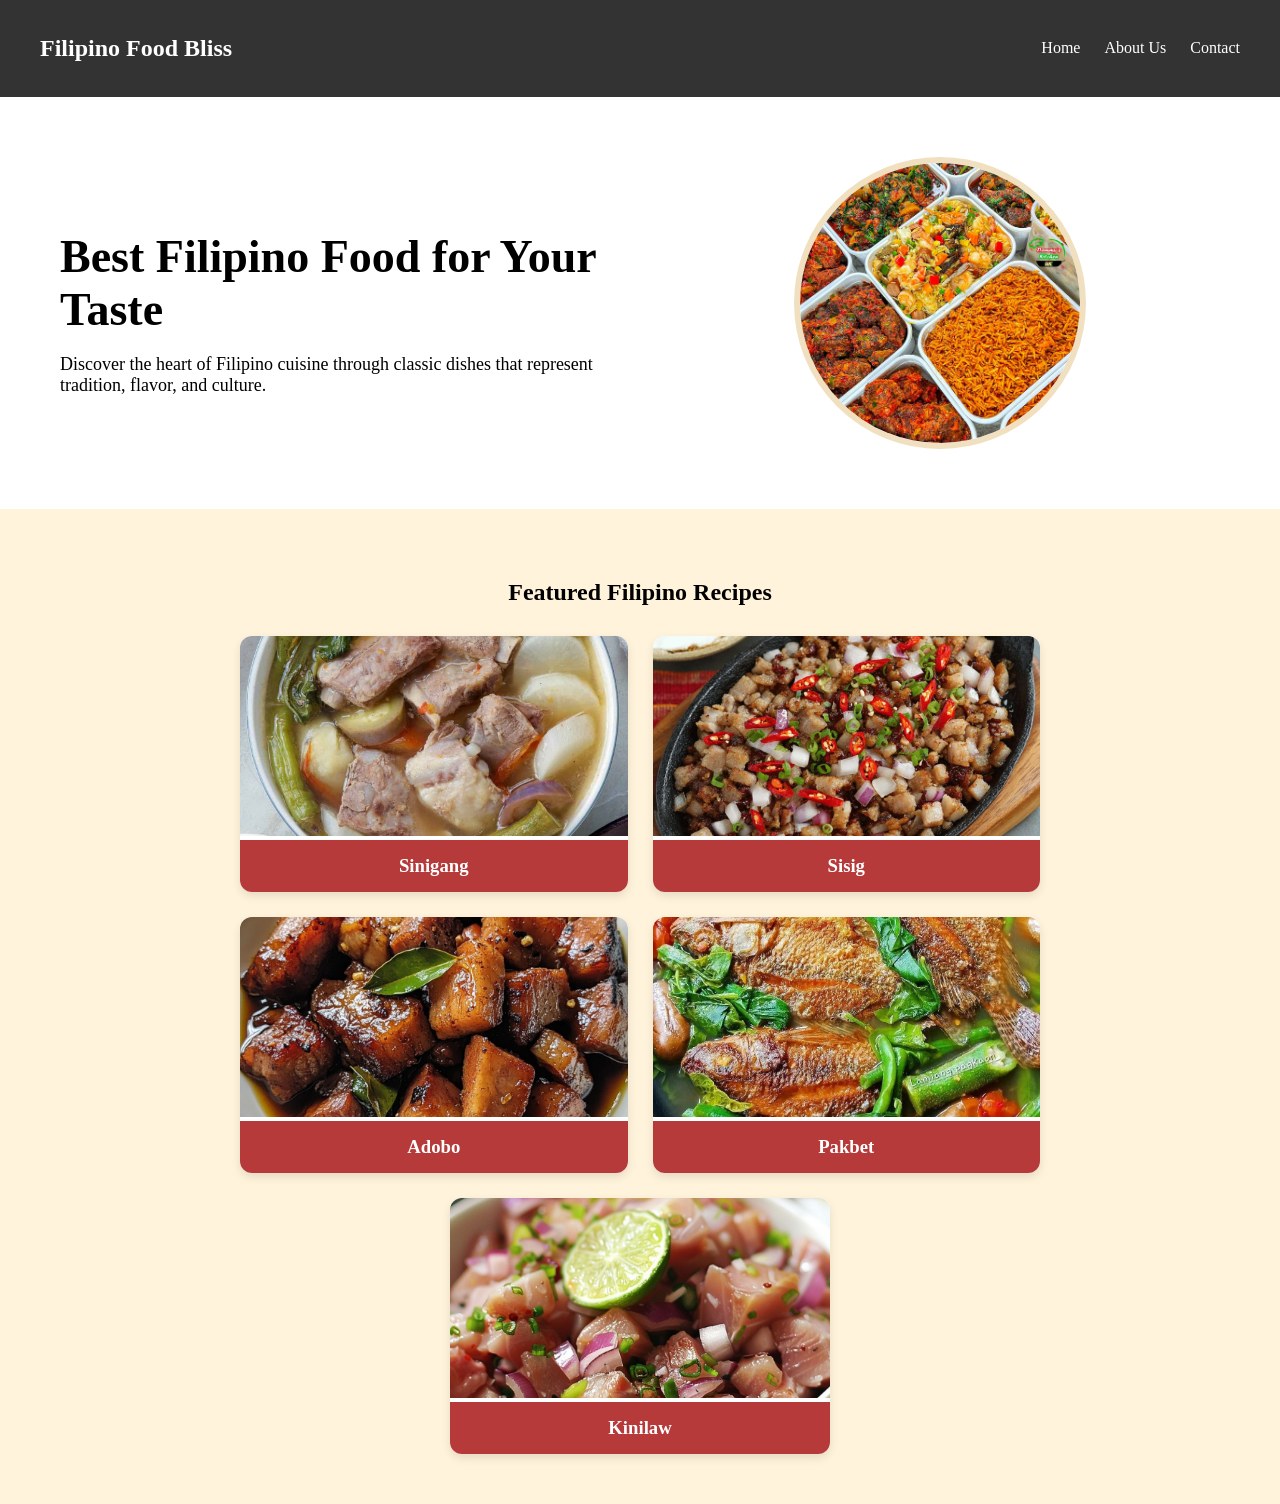
==== index.html @ 48befb33 "Add files via upload" ====
<!DOCTYPE html>
<html lang="en">
<head>
  <meta charset="UTF-8">
  <title>Filipino Food Bliss</title>

  <style>
    body {
      margin: 0;
      font-family: Georgia, serif;
      background: #fff7e6;
    }

    header {
      background: #333;
      color: white;
      padding: 15px 40px;
      display: flex;
      justify-content: space-between;
      align-items: center;
    }

    header a {
      color: white;
      margin-left: 20px;
      text-decoration: none;
    }

    /* HERO SECTION */
    .hero {
      display: flex;
      padding: 60px;
      background: white;
      align-items: center;
    }

    .hero-text {
      flex: 1;
      padding-right: 40px;
    }

    .hero-text h1 {
      font-size: 46px;
      margin-bottom: 10px;
    }

    .hero-text p {
      font-size: 18px;
    }

    .hero-images {
      flex: 1;
      display: flex;
      justify-content: center;
    }

    .hero-images img {
      width: 280px;
      height: 280px;
      border-radius: 50%;
      object-fit: cover;
      border: 6px solid #f0e0c0;
    }

    .recipes {
      padding: 50px;
      background: #fff3db;
    }

    .recipes h2 {
      text-align: center;
      margin-bottom: 30px;
    }

    .grid {
      display: grid;
      grid-template-columns: repeat(2, 1fr);
      gap: 25px;
      max-width: 800px;
      margin: auto;
    }

    .grid a {
      text-decoration: none;
      color: black;
    }

    .card {
      background: white;
      border-radius: 12px;
      overflow: hidden;
      box-shadow: 0 4px 10px rgba(0,0,0,0.1);
      transition: transform 0.2s;
    }

    .card:hover {
      transform: scale(1.03);
    }

    .card img {
      width: 100%;
      height: 200px;
      object-fit: cover;
    }

    .card h3 {
      text-align: center;
      padding: 15px;
      margin: 0;
      background: #b63a3a;
      color: white;
    }

    .center {
      grid-column: span 2;
      display: flex;
      justify-content: center;
    }

    .center .card {
      width: 380px;
    }
  </style>
</head>
<body>

<header>
  <h2>Filipino Food Bliss</h2>
  <nav>
    <a href="index.html">Home</a>
    <a href="about.html">About Us</a>
    <a href="contact.html">Contact</a>
  </nav>
</header>

<!-- HERO -->
<section class="hero">
  <div class="hero-text">
    <h1>Best Filipino Food for Your Taste</h1>
    <p>
      Discover the heart of Filipino cuisine through classic dishes
      that represent tradition, flavor, and culture.
    </p>
  </div>

  <div class="hero-images">
    <img src="food.jpg" alt="Food Image">
  </div>
</section>

<section class="recipes">
  <h2>Featured Filipino Recipes</h2>

  <div class="grid">
    <a href="sinigang.html">
      <div class="card">
        <img src="sinigang.jpg" alt="Sinigang">
        <h3>Sinigang</h3>
      </div>
    </a>

    <a href="sisig.html">
      <div class="card">
        <img src="sisig.jpg" alt="Sisig">
        <h3>Sisig</h3>
      </div>
    </a>

    <a href="adobo.html">
      <div class="card">
        <img src="adobo.jpg" alt="Adobo">
        <h3>Adobo</h3>
      </div>
    </a>

    <a href="pakbet.html">
      <div class="card">
        <img src="pakbet.jpg" alt="Pakbet">
        <h3>Pakbet</h3>
      </div>
    </a>

    <div class="center">
      <a href="kinilaw.html">
        <div class="card">
          <img src="kinilaw.jpg" alt="Kinilaw">
          <h3>Kinilaw</h3>
        </div>
      </a>
    </div>
  </div>
</section>

</body>
</html>
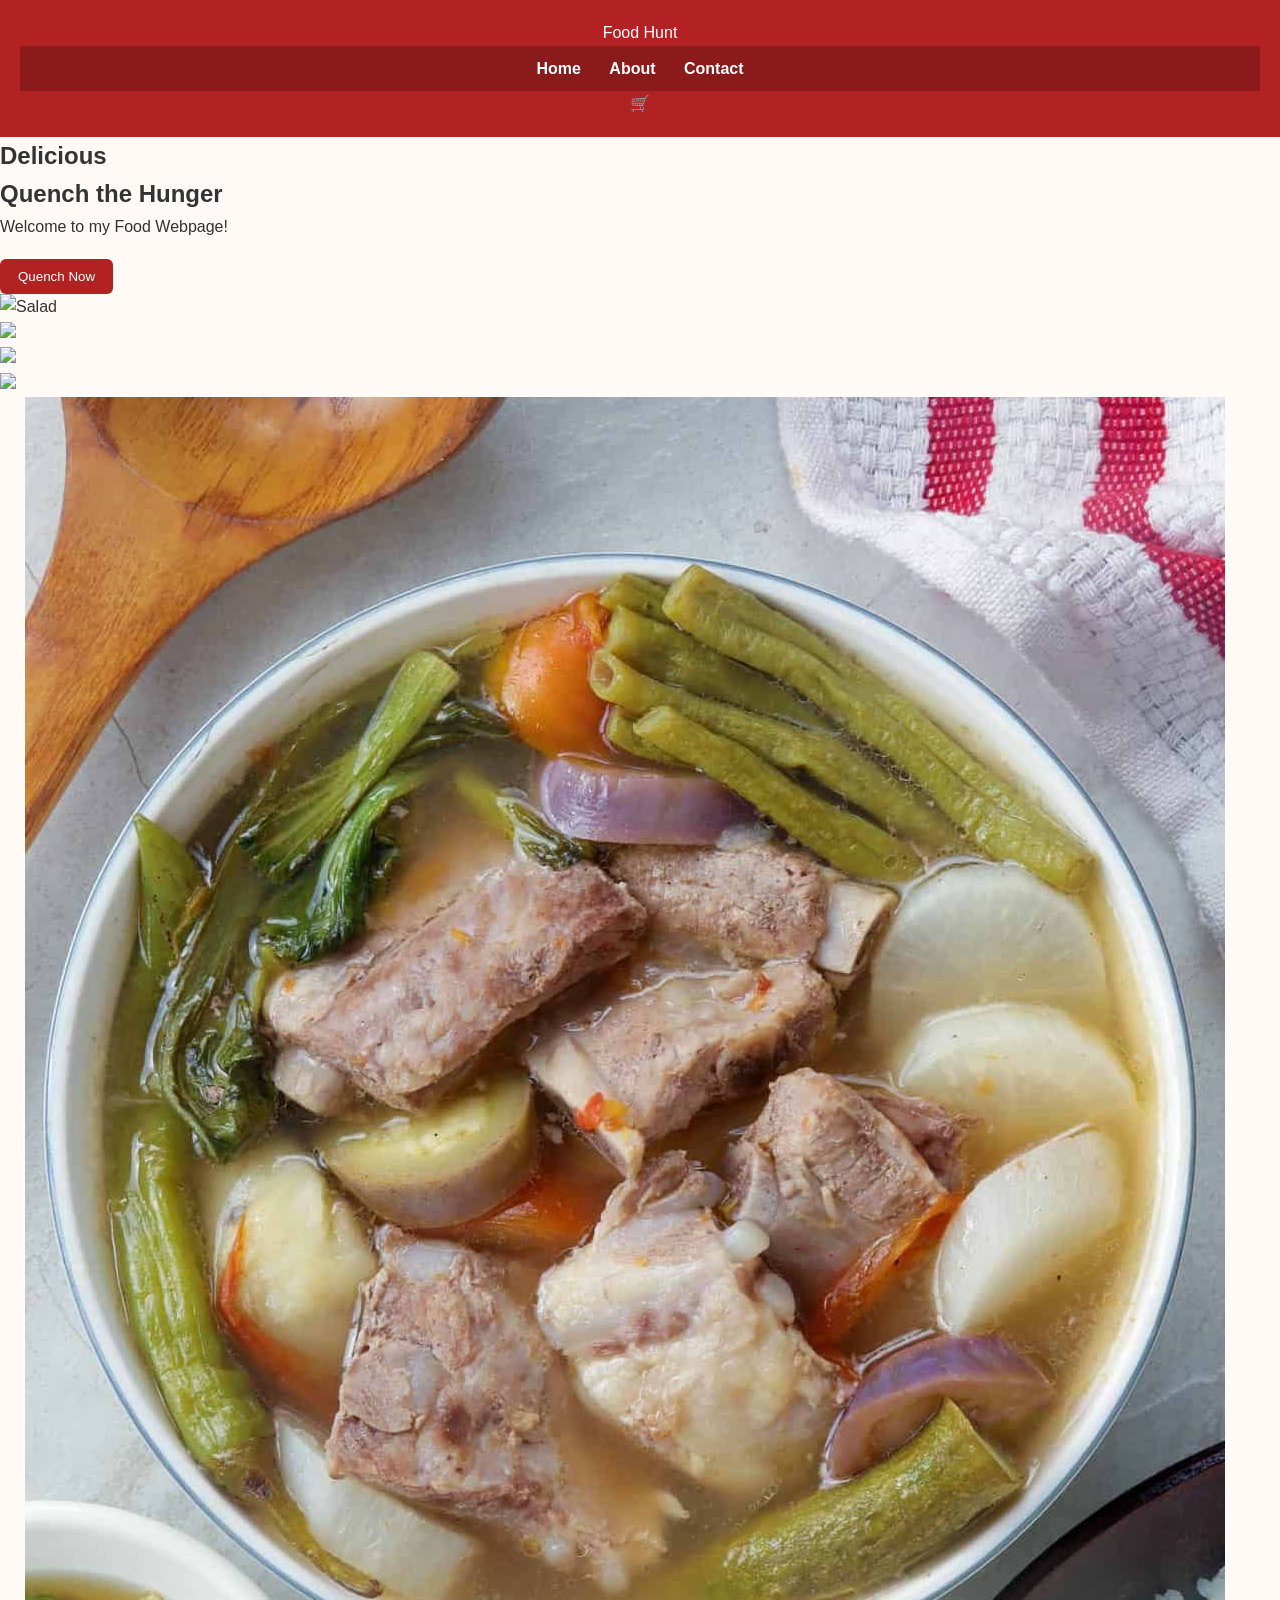
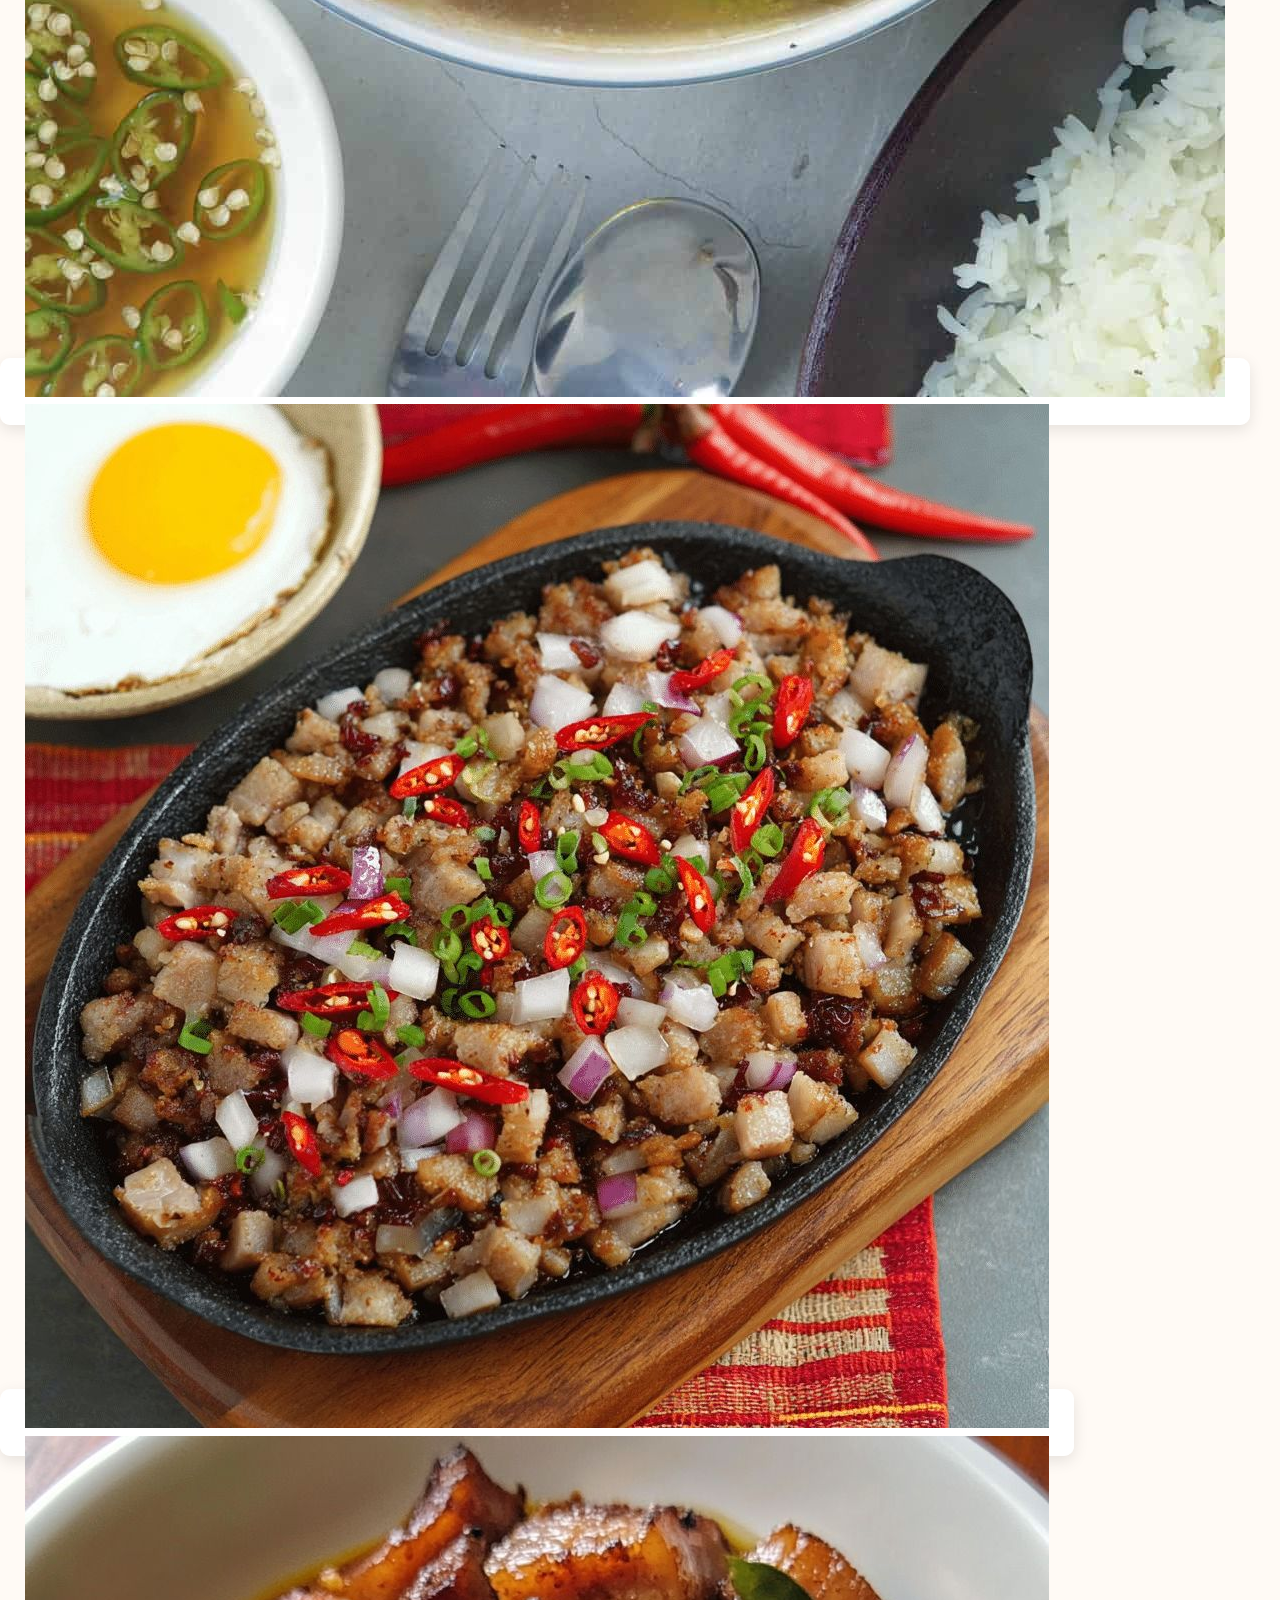
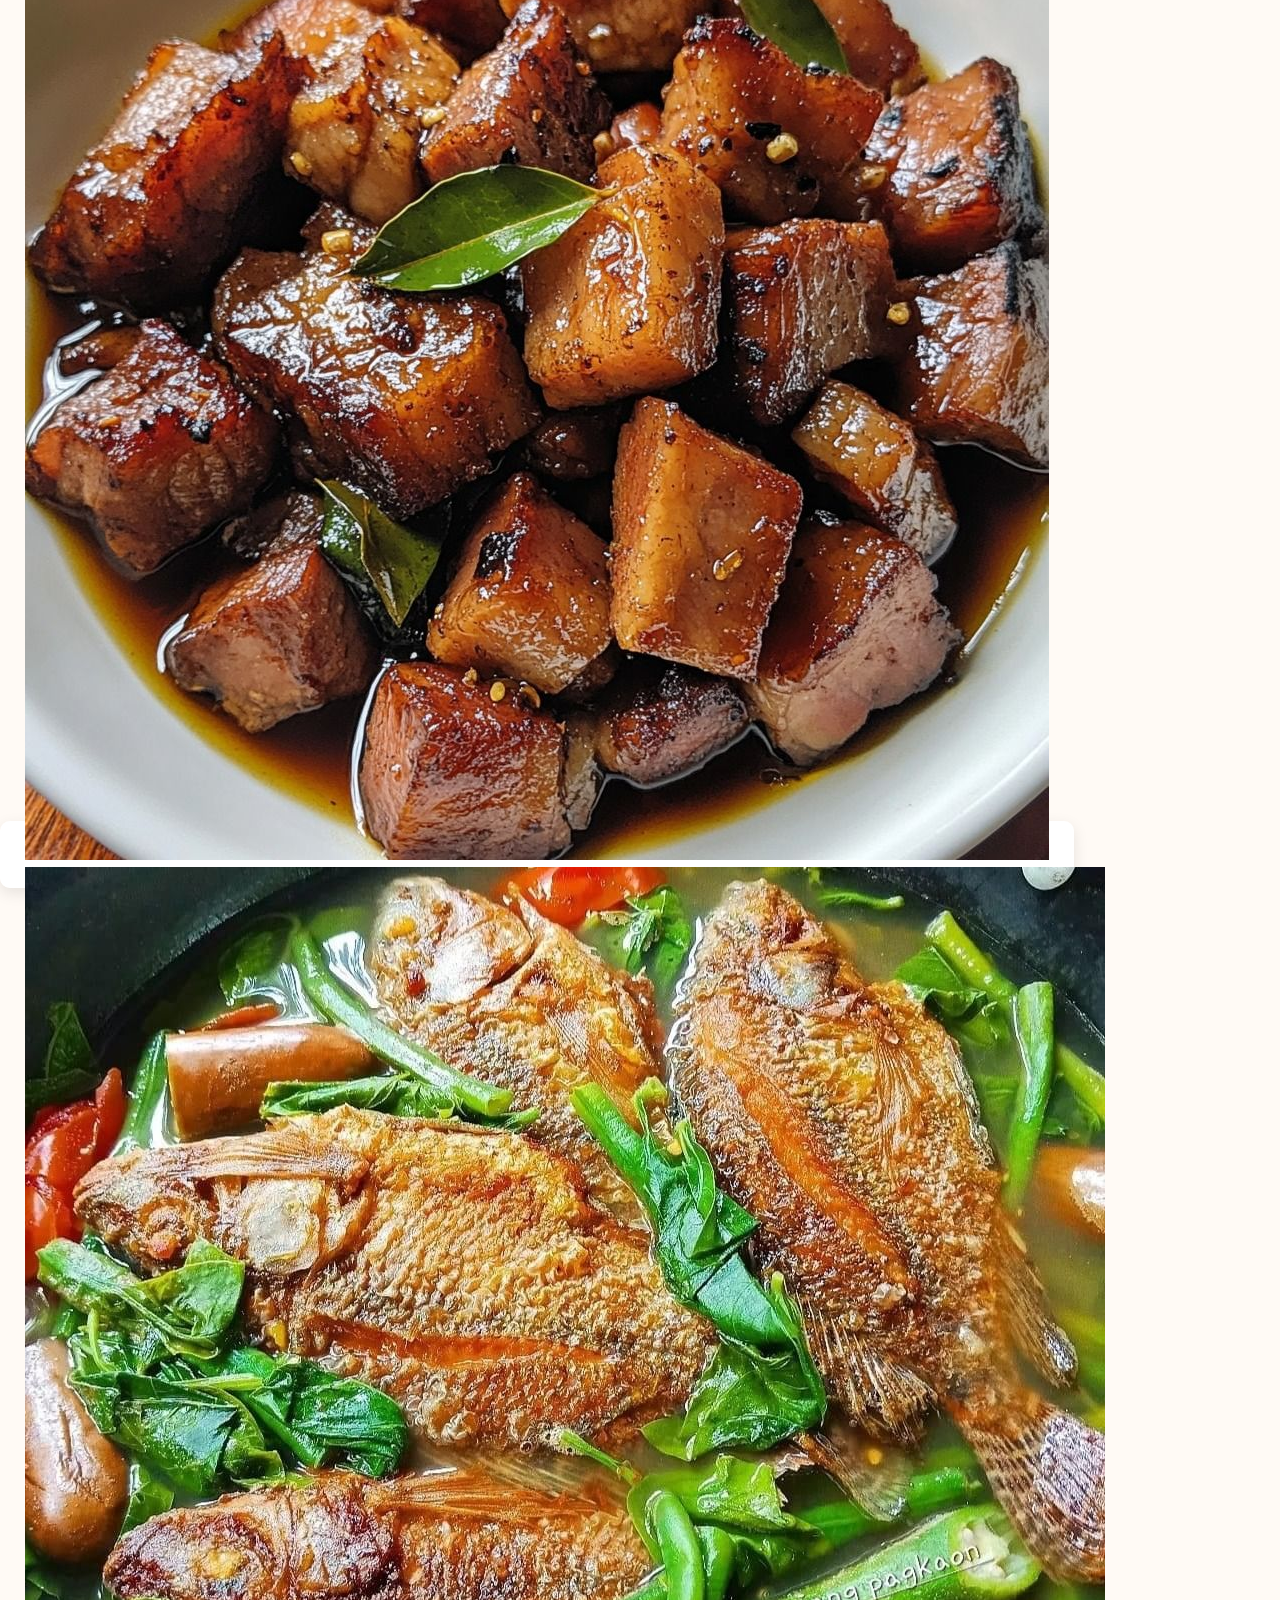
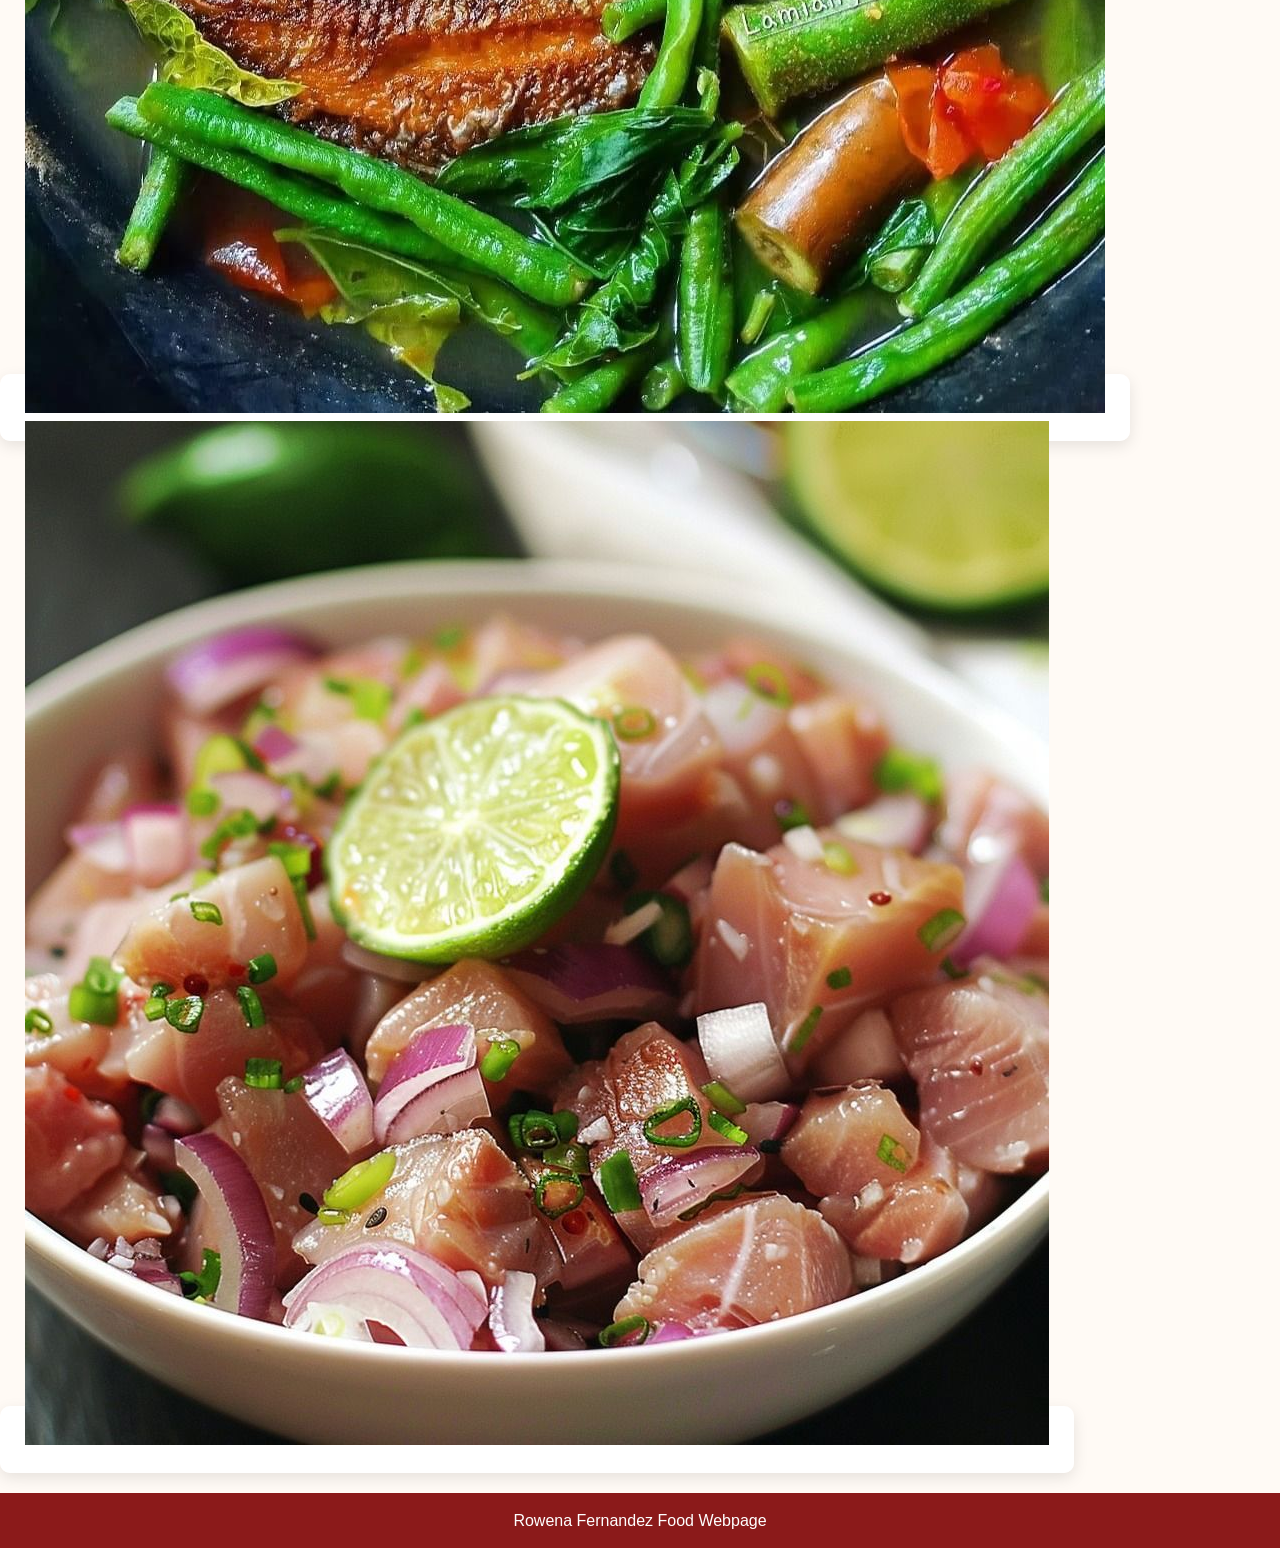
==== commit 159c6c7d: "Update index.html" ====
--- a/index.html
+++ b/index.html
@@ -1,195 +1,72 @@
 <!DOCTYPE html>
 <html lang="en">
 <head>
-  <meta charset="UTF-8">
-  <title>Filipino Food Bliss</title>
-
-  <style>
-    body {
-      margin: 0;
-      font-family: Georgia, serif;
-      background: #fff7e6;
-    }
-
-    header {
-      background: #333;
-      color: white;
-      padding: 15px 40px;
-      display: flex;
-      justify-content: space-between;
-      align-items: center;
-    }
-
-    header a {
-      color: white;
-      margin-left: 20px;
-      text-decoration: none;
-    }
-
-    /* HERO SECTION */
-    .hero {
-      display: flex;
-      padding: 60px;
-      background: white;
-      align-items: center;
-    }
-
-    .hero-text {
-      flex: 1;
-      padding-right: 40px;
-    }
-
-    .hero-text h1 {
-      font-size: 46px;
-      margin-bottom: 10px;
-    }
-
-    .hero-text p {
-      font-size: 18px;
-    }
-
-    .hero-images {
-      flex: 1;
-      display: flex;
-      justify-content: center;
-    }
-
-    .hero-images img {
-      width: 280px;
-      height: 280px;
-      border-radius: 50%;
-      object-fit: cover;
-      border: 6px solid #f0e0c0;
-    }
-
-    .recipes {
-      padding: 50px;
-      background: #fff3db;
-    }
-
-    .recipes h2 {
-      text-align: center;
-      margin-bottom: 30px;
-    }
-
-    .grid {
-      display: grid;
-      grid-template-columns: repeat(2, 1fr);
-      gap: 25px;
-      max-width: 800px;
-      margin: auto;
-    }
-
-    .grid a {
-      text-decoration: none;
-      color: black;
-    }
-
-    .card {
-      background: white;
-      border-radius: 12px;
-      overflow: hidden;
-      box-shadow: 0 4px 10px rgba(0,0,0,0.1);
-      transition: transform 0.2s;
-    }
-
-    .card:hover {
-      transform: scale(1.03);
-    }
-
-    .card img {
-      width: 100%;
-      height: 200px;
-      object-fit: cover;
-    }
-
-    .card h3 {
-      text-align: center;
-      padding: 15px;
-      margin: 0;
-      background: #b63a3a;
-      color: white;
-    }
-
-    .center {
-      grid-column: span 2;
-      display: flex;
-      justify-content: center;
-    }
-
-    .center .card {
-      width: 380px;
-    }
-  </style>
+  <meta charset="UTF-8" />
+  <meta name="viewport" content="width=device-width, initial-scale=1.0"/>
+  <title>Food Hunt</title>
+  <link rel="stylesheet" href="style.css">
 </head>
 <body>
 
-<header>
-  <h2>Filipino Food Bliss</h2>
-  <nav>
-    <a href="index.html">Home</a>
-    <a href="about.html">About Us</a>
-    <a href="contact.html">Contact</a>
-  </nav>
-</header>
+  <header class="navbar">
+    <div class="logo">Food Hunt</div>
+    <nav>
+      <a href="#">Home</a>
+      <a href="about.html">About</a>
+      <a href="contact.html">Contact</a>
+    </nav>
+    <div class="cart">🛒</div>
+  </header>
 
-<!-- HERO -->
-<section class="hero">
-  <div class="hero-text">
-    <h1>Best Filipino Food for Your Taste</h1>
-    <p>
-      Discover the heart of Filipino cuisine through classic dishes
-      that represent tradition, flavor, and culture.
-    </p>
-  </div>
+  <section class="hero">
+    <div class="hero-content">
+      <h1><span>Delicious</span><br/>Quench the Hunger</h1>
+      <p>
+        Welcome to my Food Webpage!
+      </p>
+      <button class="cta">Quench Now</button>
+    </div>
 
-  <div class="hero-images">
-    <img src="food.jpg" alt="Food Image">
-  </div>
-</section>
+    <div class="hero-visual">
+      <div class="main-dish">
+        <img src="https://images.unsplash.com/photo-1546069901-ba9599a7e63c" alt="Salad">
+      </div>
 
-<section class="recipes">
-  <h2>Featured Filipino Recipes</h2>
+      <div class="orbit orbit-1">
+        <img src="https://images.unsplash.com/photo-1604908177522-432f9b1f8d6c">
+      </div>
+      <div class="orbit orbit-2">
+        <img src="https://images.unsplash.com/photo-1551183053-bf91a1d81141">
+      </div>
+      <div class="orbit orbit-3">
+        <img src="https://images.unsplash.com/photo-1553163147-622ab57be1c7">
+      </div>
+    </div>
+  </section>
 
-  <div class="grid">
-    <a href="sinigang.html">
-      <div class="card">
-        <img src="sinigang.jpg" alt="Sinigang">
-        <h3>Sinigang</h3>
-      </div>
-    </a>
-
-    <a href="sisig.html">
-      <div class="card">
-        <img src="sisig.jpg" alt="Sisig">
-        <h3>Sisig</h3>
-      </div>
-    </a>
-
-    <a href="adobo.html">
-      <div class="card">
-        <img src="adobo.jpg" alt="Adobo">
-        <h3>Adobo</h3>
-      </div>
-    </a>
-
-    <a href="pakbet.html">
-      <div class="card">
-        <img src="pakbet.jpg" alt="Pakbet">
-        <h3>Pakbet</h3>
-      </div>
-    </a>
-
-    <div class="center">
-      <a href="kinilaw.html">
-        <div class="card">
-          <img src="kinilaw.jpg" alt="Kinilaw">
-          <h3>Kinilaw</h3>
-        </div>
+  <section class="cards-section">
+    <div class="cards-container">
+      <a href="sinigang.html" class="card">
+        <img src="sinigang.jpg">
+      </a>
+      <a href="sisig.html" class="card">
+        <img src="sisig.jpg">
+      </a>
+      <a href="adobo.jpg" class="card">
+        <img src="adobo.jpg">
+      </a>
+      <a href="pakbet.html" class="card">
+        <img src="pakbet.jpg">
+      </a>
+      <a href="kinilaw.html" class="card">
+        <img src="kinilaw.jpg">
       </a>
     </div>
-  </div>
-</section>
+  </section>
+
+  <footer class="footer">
+    <p>Rowena Fernandez Food Webpage</p>
+  </footer>
 
 </body>
 </html>
--- a/style.css
+++ b/style.css
@@ -0,0 +1,88 @@
+* {
+  margin: 0;
+  padding: 0;
+  box-sizing: border-box;
+  font-family: "Segoe UI", sans-serif;
+}
+
+body {
+  background: #fffaf5;
+  color: #333;
+  line-height: 1.6;
+}
+
+header {
+  background: #b22222;
+  color: white;
+  padding: 20px;
+  text-align: center;
+}
+
+nav {
+  background: #8b1a1a;
+  padding: 10px;
+  text-align: center;
+}
+
+nav a {
+  color: white;
+  text-decoration: none;
+  margin: 0 12px;
+  font-weight: bold;
+}
+
+nav a:hover {
+  text-decoration: underline;
+}
+
+.container {
+  width: 90%;
+  max-width: 1000px;
+  margin: 30px auto;
+}
+
+.card {
+  background: white;
+  padding: 25px;
+  border-radius: 10px;
+  box-shadow: 0 5px 15px rgba(0,0,0,0.1);
+}
+
+.recipe-header {
+  display: flex;
+  justify-content: space-between;
+  align-items: flex-start;
+}
+
+.image-slot {
+  width: 200px;
+  height: 150px;
+  border: 2px dashed #aaa;
+  display: flex;
+  align-items: center;
+  justify-content: center;
+  font-size: 14px;
+  color: #777;
+}
+
+button {
+  background: #b22222;
+  color: white;
+  border: none;
+  padding: 10px 18px;
+  border-radius: 6px;
+  cursor: pointer;
+  margin-top: 20px;
+}
+
+button:hover {
+  background: #8b1a1a;
+}
+
+footer {
+  background: #8b1a1a;
+  color: white;
+  text-align: center;
+  padding: 15px;
+  margin-top: 40px;
+}
